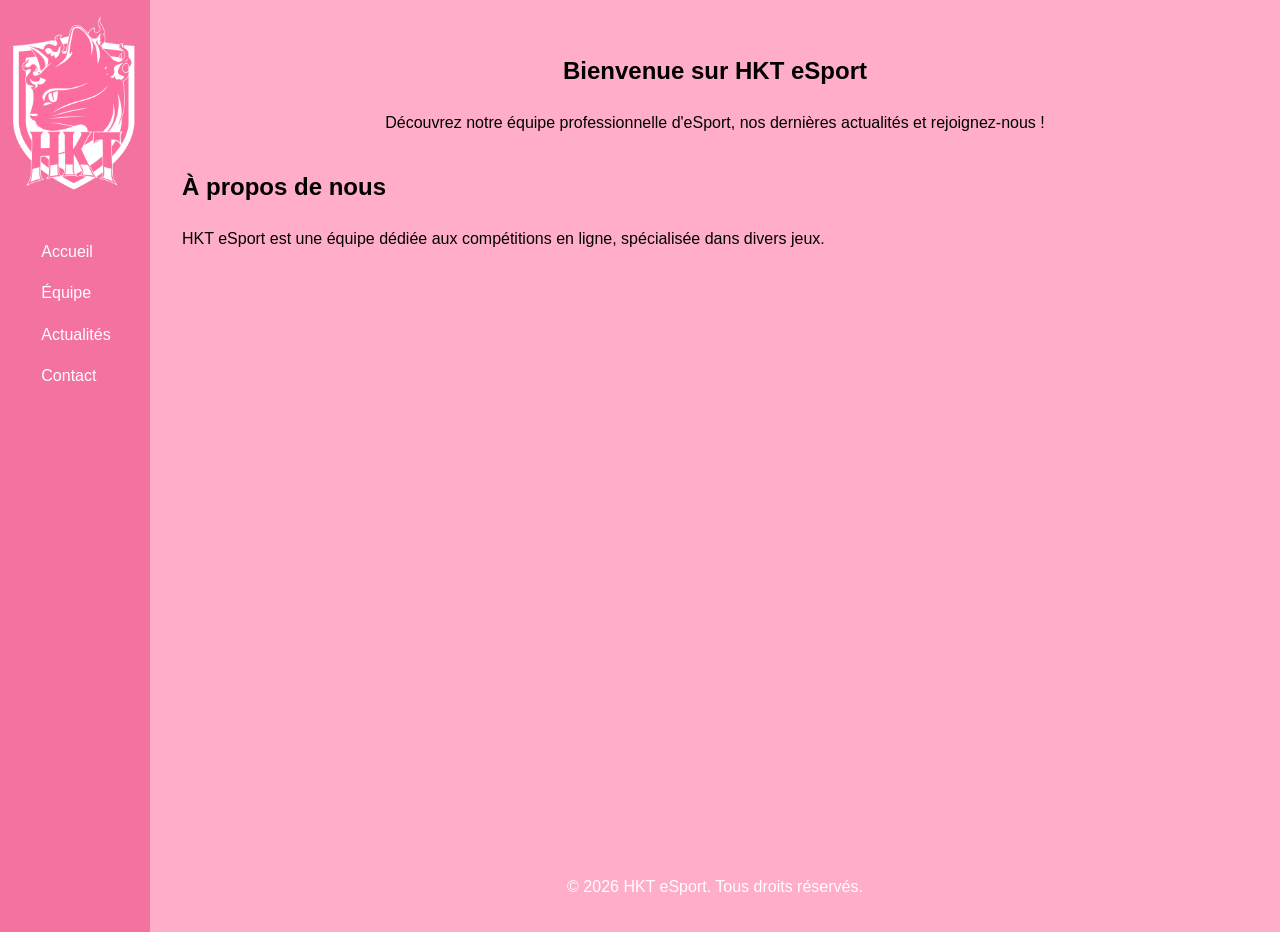
==== index.html @ 6c9bb997 "Initial commit: eva-esport project" ====
<!DOCTYPE html>
<html lang="fr">
<head>
    <meta charset="UTF-8">
    <meta name="viewport" content="width=device-width, initial-scale=1.0">
    <title>EVA eSport - Accueil</title>
    <link rel="stylesheet" href="css/style.css">
    <link rel="stylesheet" href="css/responsive.css">
</head>
<body>
    <header>
        <div class="logo">
            <img src="images/logo_HKT.png" alt="EVA eSport Logo">
        </div>
        <nav>
            <ul id="nav-menu">
                <li><a href="index.html">Accueil</a></li>
                <li><a href="equipe.html">Équipe</a></li>
                <li><a href="actualites.html">Actualités</a></li>
                <li><a href="contact.html">Contact</a></li>
            </ul>
            <div class="burger" id="burger">
                <span></span>
                <span></span>
                <span></span>
            </div>
        </nav>
    </header>
    <main>
        <section class="hero">
            <h1>Bienvenue sur HKT eSport</h1>
            <p>Découvrez notre équipe professionnelle d'eSport, nos dernières actualités et rejoignez-nous !</p>
        </section>
        <section class="intro">
            <h2>À propos de nous</h2>
            <p>HKT eSport est une équipe dédiée aux compétitions en ligne, spécialisée dans divers jeux.</p>
        </section>
    </main>
    <footer>
        <p>&copy; 2026 HKT eSport. Tous droits réservés.</p>
    </footer>
    <script src="js/main.js"></script>
</body>
</html>
---- css/style.css ----
/* Styles globaux */
/* rose vif #F472A0 */
/*rose clair #FFADC8 */
body {
    font-family: Arial, sans-serif;
    margin: 0;
    padding: 0;
    line-height: 1.6;
    color : black;
    display: grid;
    grid-template-columns: 150px 1fr;
    grid-template-rows: 1fr auto;
    min-height: 100vh;
}

header { 
    background-color: #F472A0;
    color: white;
    padding: 1rem;
    display: flex;
    flex-direction: column;
    align-items: center;
    width: 120px;
    min-height: 100vh;
    grid-row: 1 / 3;
    grid-column: 1;
}

.logo img {
    height: 175px;
}

nav ul {
    list-style: none;
    display: flex;
    flex-direction: column;
    margin: 2rem;
    padding: 0;
}

nav ul li {
    margin: 0.5rem 0;
}

nav ul li a {
    color: rgb(255, 255, 255);
    text-decoration: none;
}

.burger {
    display: none;
    flex-direction: column;
    cursor: pointer;
}

.burger span {
    width: 25px;
    height: 3px;
    background: rgb(255, 255, 255);
    margin: 3px 0;
}

main {
    padding: 2rem;
    background-color: #FFADC8;
    grid-column: 2;
    grid-row: 1;
}

footer {
    background-color: #FFADC8;
    color: white;
    text-align: center;
    padding: 1rem;
    grid-column: 2;
    grid-row: 2;
    margin-top: auto;
}

/* Styles spécifiques */
.hero {
    text-align: center;
    margin-bottom: 2rem;
}


.membres {
    display: flex;
    flex-wrap: wrap;
    gap: 1rem;
}

.membre {
    border: 1px solid #F472A0;
    padding: 0;
    text-align: center;
    width: 200px;
    height: auto;
    display: flex;
    flex-direction: column;
    justify-content: flex-start;
    
}

.membre img {
    width: 100%;
    height: auto;
}

.news article {
    margin-bottom: 2rem;
}

form {
    max-width: 600px;
    margin: 0 auto;
}

form label {
    display: block;
    margin-top: 1rem;
}

form input, form textarea {
    width: 100%;
    padding: 0.5rem;
    margin-top: 0.5rem;
}

form button {
    margin-top: 1rem;
    padding: 0.5rem 1rem;
    background-color: #333;
    color: white;
    border: none;
    cursor: pointer;
}
---- css/responsive.css ----
/* Media queries pour responsive */
@media (max-width: 768px) {
    header {
        flex-direction: column;
    }

    nav ul {
        display: none;
        flex-direction: column;
        width: 100%;
        text-align: center;
    }

    nav ul.show {
        display: flex;
    }

    .burger {
        display: flex;
    }

    .membres {
        justify-content: center;
    }

    .membre {
        width: 100%;
        max-width: 300px;
    }
}
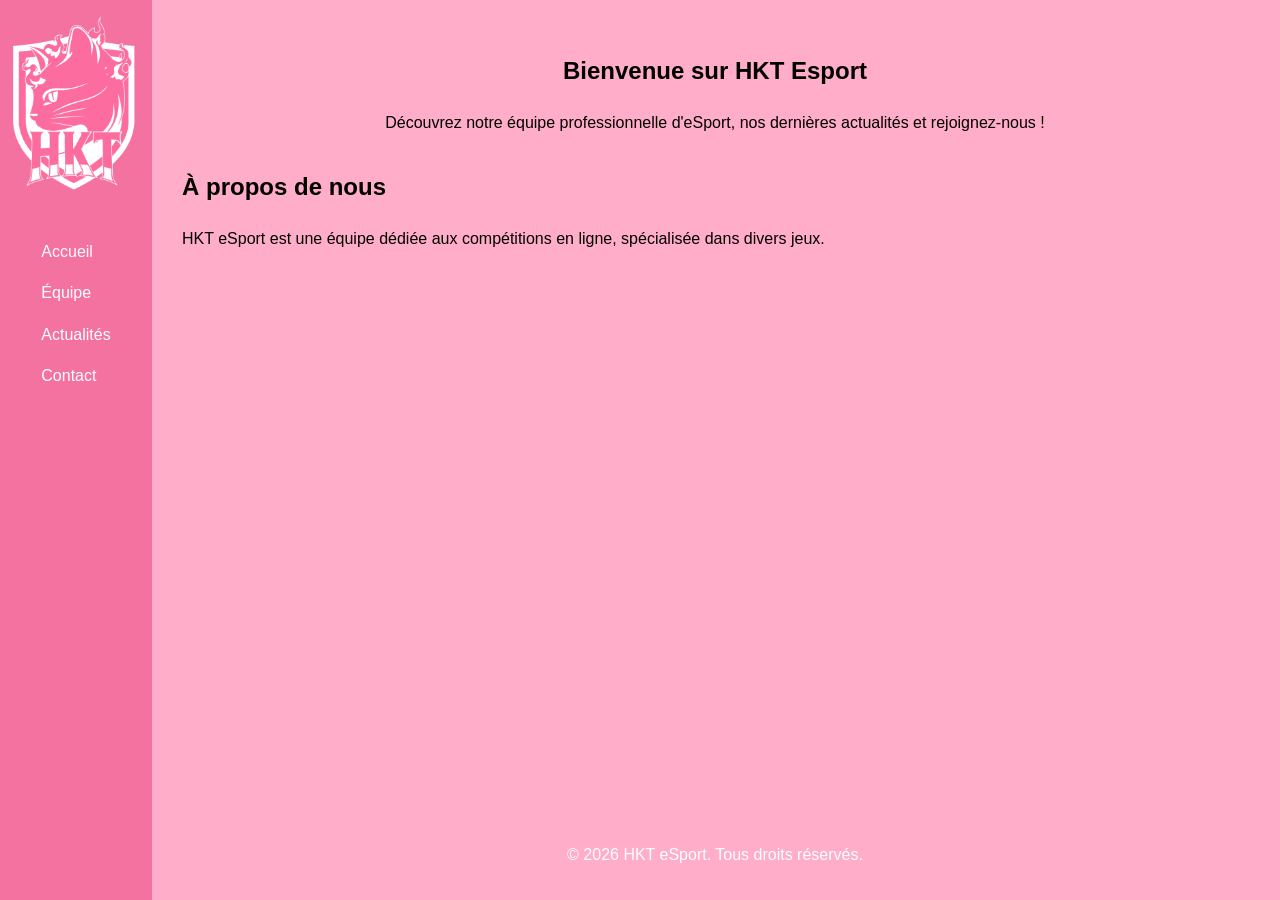
==== commit 66763e7d: "Initial commit" ====
--- a/index.html
+++ b/index.html
@@ -28,7 +28,7 @@
     </header>
     <main>
         <section class="hero">
-            <h1>Bienvenue sur HKT eSport</h1>
+            <h1>Bienvenue sur HKT Esport</h1>
             <p>Découvrez notre équipe professionnelle d'eSport, nos dernières actualités et rejoignez-nous !</p>
         </section>
         <section class="intro">
--- a/css/style.css
+++ b/css/style.css
@@ -24,6 +24,7 @@
     min-height: 100vh;
     grid-row: 1 / 3;
     grid-column: 1;
+    position : fixed;
 }
 
 .logo img {
@@ -86,25 +87,36 @@
 
 .membres {
     display: flex;
+    width: 100%;
     flex-wrap: wrap;
-    gap: 1rem;
+    gap: 3rem;
+    flex-direction: : column;
 }
 
 .membre {
     border: 1px solid #F472A0;
     padding: 0;
     text-align: center;
-    width: 200px;
+    width: 85%;
     height: auto;
     display: flex;
-    flex-direction: column;
+    flex-direction: row;
     justify-content: flex-start;
-    
+    align-items: center;
+    gap: 1rem;
 }
 
 .membre img {
-    width: 100%;
+    width: 250px;
     height: auto;
+    flex-shrink: 0;
+}
+.membre-info {
+    border : 1px solid #F472A0;
+    padding: 2rem;
+    flex: 1;
+    width: 50%;
+    align-items: flex-end;
 }
 
 .news article {
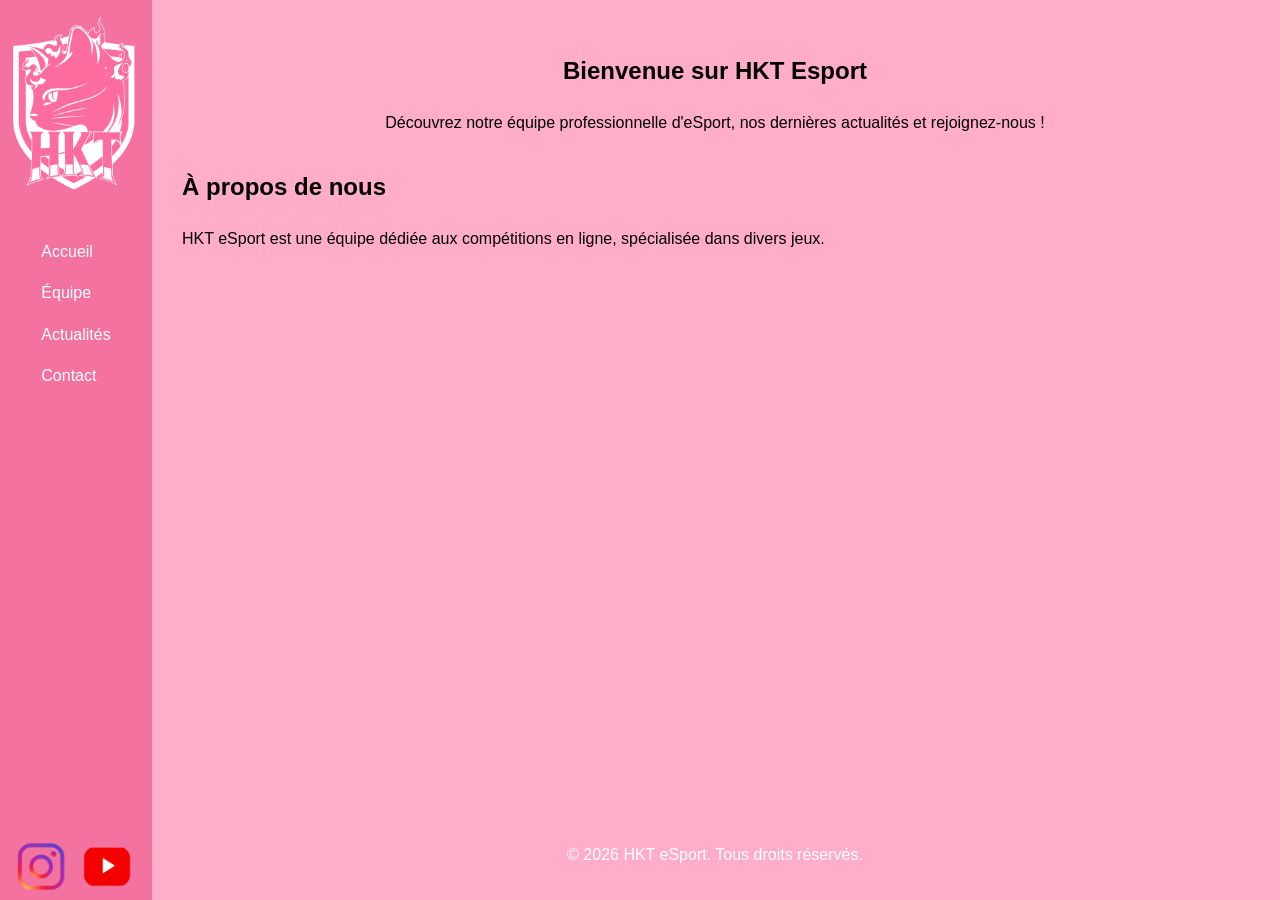
==== commit d9d5759f: "bonne image équipe + logo réseaux" ====
--- a/index.html
+++ b/index.html
@@ -25,7 +25,16 @@
                 <span></span>
             </div>
         </nav>
+        <div class="resaux">
+            <a href ="https://www.instagram.com/hkt.esport?igsh=MTgyYmk4MnNlOXBmbQ%3D%3D&utm_source=qr">
+                <img src="images/instagram.png" alt="Instagram" >
+            </a>
+            <a href="https://www.youtube.com/@HKT_EVA">
+                <img src="images/youtube.png" alt="YouTube" >
+            </a>
+        </div>
     </header>
+    
     <main>
         <section class="hero">
             <h1>Bienvenue sur HKT Esport</h1>
--- a/css/style.css
+++ b/css/style.css
@@ -7,9 +7,8 @@
     padding: 0;
     line-height: 1.6;
     color : black;
-    display: grid;
-    grid-template-columns: 150px 1fr;
-    grid-template-rows: 1fr auto;
+    display: flex;
+    flex-direction: column;
     min-height: 100vh;
 }
 
@@ -22,13 +21,26 @@
     align-items: center;
     width: 120px;
     min-height: 100vh;
-    grid-row: 1 / 3;
-    grid-column: 1;
     position : fixed;
+    left: 0;
+    top: 0;
+    flex-shrink: 0;
 }
 
 .logo img {
     height: 175px;
+}
+.resaux {
+    display: flex;
+    gap: 1rem;
+    margin-top: auto;
+    margin-bottom: 1rem;
+    width: 120px;
+    padding: 0;
+}
+.resaux img {
+    width: 50px;
+    
 }
 
 nav ul {
@@ -64,8 +76,8 @@
 main {
     padding: 2rem;
     background-color: #FFADC8;
-    grid-column: 2;
-    grid-row: 1;
+    flex: 1;
+    margin-left: 150px;
 }
 
 footer {
@@ -73,8 +85,7 @@
     color: white;
     text-align: center;
     padding: 1rem;
-    grid-column: 2;
-    grid-row: 2;
+    margin-left: 150px;
     margin-top: auto;
 }
 
@@ -90,7 +101,7 @@
     width: 100%;
     flex-wrap: wrap;
     gap: 3rem;
-    flex-direction: : column;
+    flex-direction: column;
 }
 
 .membre {
@@ -112,7 +123,6 @@
     flex-shrink: 0;
 }
 .membre-info {
-    border : 1px solid #F472A0;
     padding: 2rem;
     flex: 1;
     width: 50%;
@@ -123,6 +133,12 @@
     margin-bottom: 2rem;
 }
 
+.img .actu {
+    display: flex;
+    justify-content: flex-start;
+    margin-bottom: 1rem;
+    height: 250px;
+}
 form {
     max-width: 600px;
     margin: 0 auto;
--- a/css/responsive.css
+++ b/css/responsive.css
@@ -1,13 +1,25 @@
 /* Media queries pour responsive */
-@media (max-width: 768px) {
+@media (max-width: 480px) {
     header {
         flex-direction: column;
+        width: 100%;
+        padding : 0;
+        position : fixed;
+        top : 0;
+        left : 0;
+        z-index: 1000;
     }
-
+    .logo img{
+    width: auto;
+}
+main {
+    padding: 2rem;
+    margin-left: 100px;
+}
     nav ul {
         display: none;
         flex-direction: column;
-        width: 100%;
+        width:100%;
         text-align: center;
     }
 
@@ -27,4 +39,55 @@
         width: 100%;
         max-width: 300px;
     }
+    .img .actu {
+        display: flex;
+        justify-content: flex-start;
+        margin-bottom: 1rem;
+        width: 120px;
+    }
+    .resaux img {
+    width: 50px;
+}
+}
+@media (max-width: 1024px) {
+    header {
+        flex-direction: column;
+        width: 14%;
+    }
+    .logo img{
+    width: auto;
+}
+
+    nav ul {
+        display: none;
+        flex-direction: column;
+        width: 50%;
+        text-align: center;
+    }
+
+    nav ul.show {
+        display: flex;
+    }
+
+    .burger {
+        display: flex;
+    }
+
+    .membres {
+        justify-content: center;
+    }
+
+    .membre {
+        width: 100%;
+        max-width: 300px;
+    }
+    .img.actu {
+        display: flex;
+        justify-content: flex-start;
+        margin-bottom: 1rem;
+        height: 200px;
+    }
+    .resaux img {
+    width: 50px;
+}
 }
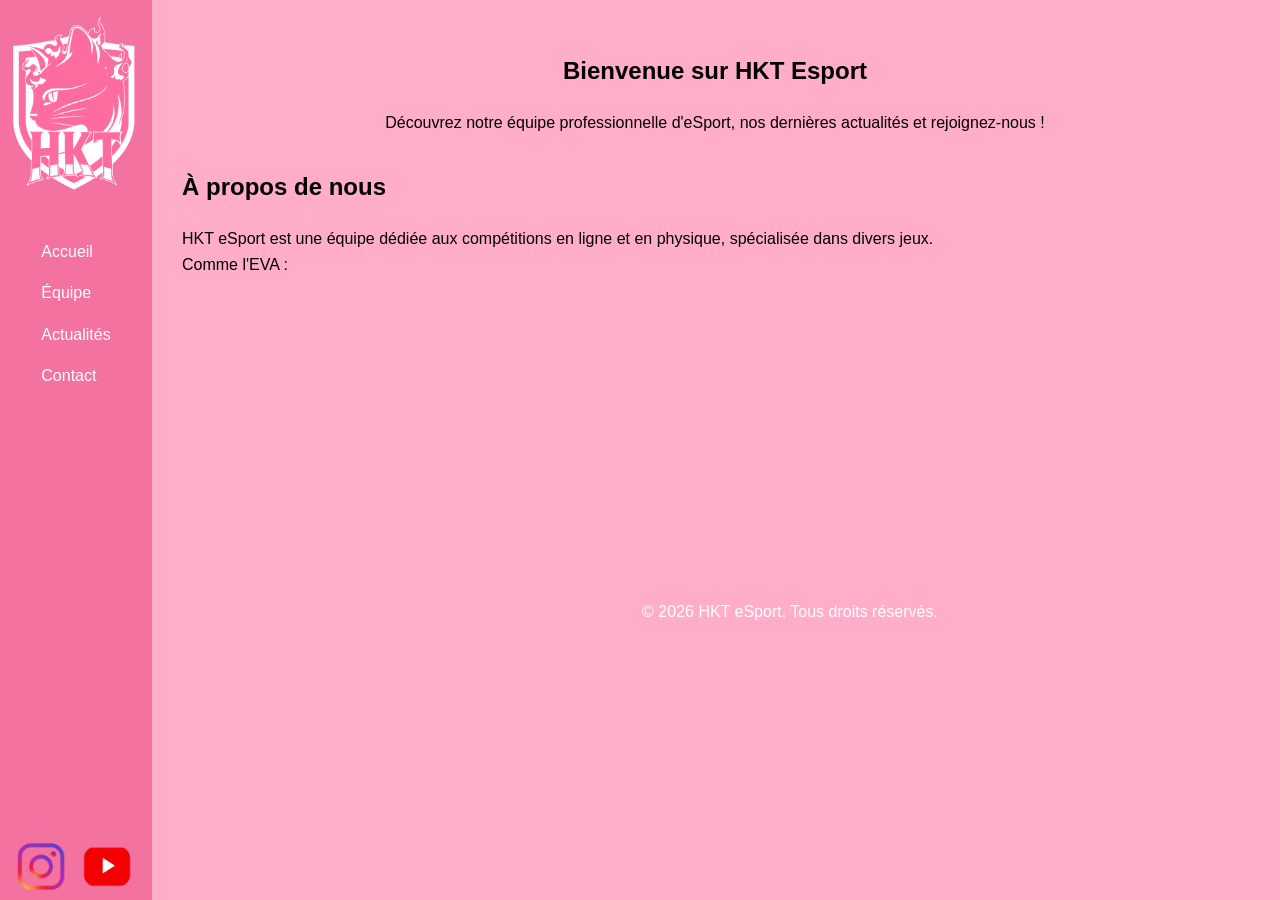
==== commit f6eb8d84: "video" ====
--- a/index.html
+++ b/index.html
@@ -42,9 +42,13 @@
         </section>
         <section class="intro">
             <h2>À propos de nous</h2>
-            <p>HKT eSport est une équipe dédiée aux compétitions en ligne, spécialisée dans divers jeux.</p>
+            <p>HKT eSport est une équipe dédiée aux compétitions en ligne et en physique, spécialisée dans divers jeux. <br /> Comme l'EVA : </p>
         </section>
-    </main>
+        <section class="video">
+            <video width="50%" autoplay muted>
+                <source src="images/EBP.mp4" type="video/mp4">
+            </video>
+        </section>
     <footer>
         <p>&copy; 2026 HKT eSport. Tous droits réservés.</p>
     </footer>
--- a/css/style.css
+++ b/css/style.css
@@ -94,6 +94,9 @@
     text-align: center;
     margin-bottom: 2rem;
 }
+.video {
+    height: auto;
+}
 
 
 .membres {
--- a/css/responsive.css
+++ b/css/responsive.css
@@ -30,6 +30,10 @@
     .burger {
         display: flex;
     }
+    
+    .video {
+    height: auto;
+}
 
     .membres {
         justify-content: center;
@@ -73,13 +77,17 @@
         display: flex;
     }
 
+    .video {
+    height: auto;
+}
+
     .membres {
         justify-content: center;
+        width: 100%;
     }
 
     .membre {
         width: 100%;
-        max-width: 300px;
     }
     .img.actu {
         display: flex;
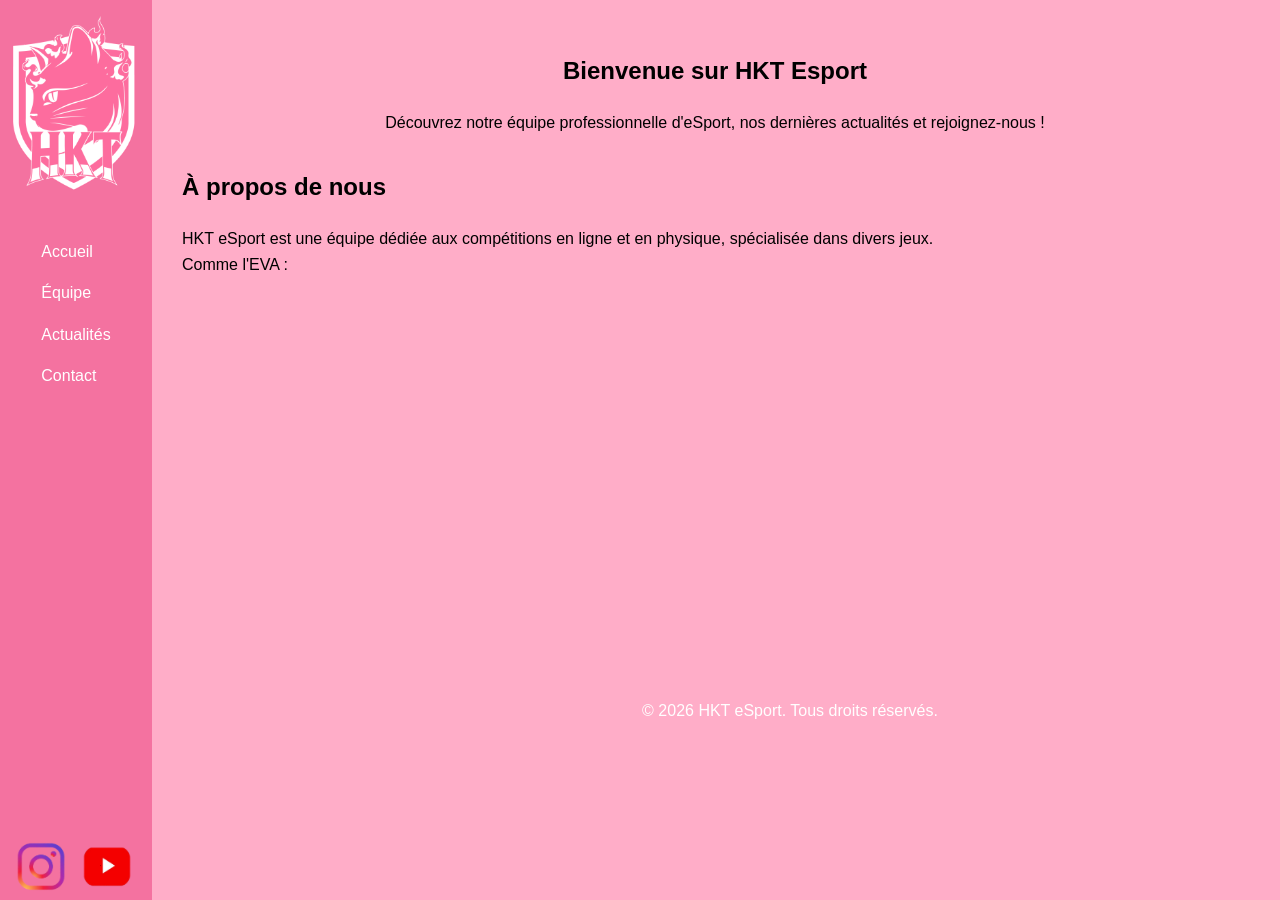
==== commit d9cfb486: "mise a jour graphique accueil" ====
--- a/index.html
+++ b/index.html
@@ -45,7 +45,7 @@
             <p>HKT eSport est une équipe dédiée aux compétitions en ligne et en physique, spécialisée dans divers jeux. <br /> Comme l'EVA : </p>
         </section>
         <section class="video">
-            <video width="50%" autoplay muted>
+            <video width="70%" autoplay muted>
                 <source src="images/EBP.mp4" type="video/mp4">
             </video>
         </section>
--- a/css/style.css
+++ b/css/style.css
@@ -95,7 +95,8 @@
     margin-bottom: 2rem;
 }
 .video {
-    height: auto;
+    display: flex;
+    justify-content: center;   
 }
 
 
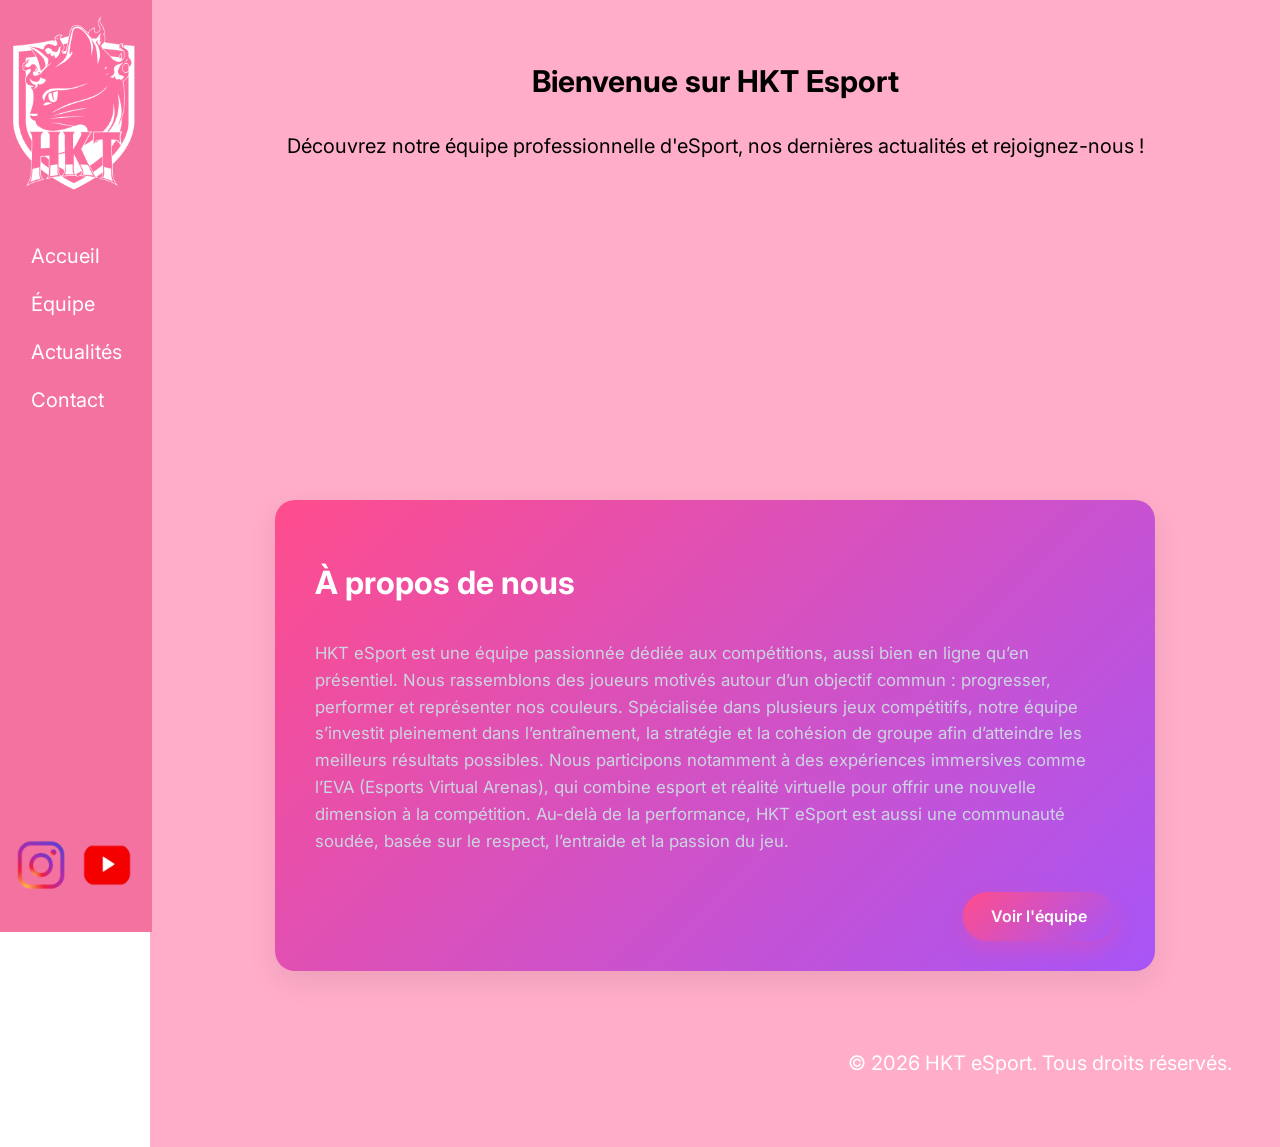
==== commit c7cbd8d5: "update garphique" ====
--- a/index.html
+++ b/index.html
@@ -6,7 +6,7 @@
     <title>EVA eSport - Accueil</title>
     <link rel="stylesheet" href="css/style.css">
     <link rel="stylesheet" href="css/responsive.css">
-</head>
+    <link href="https://fonts.googleapis.com/css2?family=Inter&display=swap" rel="stylesheet"></head>
 <body>
     <header>
         <div class="logo">
@@ -40,14 +40,25 @@
             <h1>Bienvenue sur HKT Esport</h1>
             <p>Découvrez notre équipe professionnelle d'eSport, nos dernières actualités et rejoignez-nous !</p>
         </section>
+
+        <section class="video">
+            <video width="50%" autoplay muted>
+                <source src="images/EBP.mp4" type="video/mp4">
+            </video>
+        </section>
         <section class="intro">
             <h2>À propos de nous</h2>
-            <p>HKT eSport est une équipe dédiée aux compétitions en ligne et en physique, spécialisée dans divers jeux. <br /> Comme l'EVA : </p>
-        </section>
-        <section class="video">
-            <video width="70%" autoplay muted>
-                <source src="images/EBP.mp4" type="video/mp4">
-            </video>
+            <p>
+                HKT eSport est une équipe passionnée dédiée aux compétitions, aussi bien en ligne qu’en présentiel.
+                Nous rassemblons des joueurs motivés autour d’un objectif commun : progresser, performer et représenter nos couleurs.
+                Spécialisée dans plusieurs jeux compétitifs, notre équipe s’investit pleinement dans l’entraînement,
+                la stratégie et la cohésion de groupe afin d’atteindre les meilleurs résultats possibles.
+                Nous participons notamment à des expériences immersives comme l’EVA (Esports Virtual Arenas),
+                qui combine esport et réalité virtuelle pour offrir une nouvelle dimension à la compétition.
+                Au-delà de la performance, HKT eSport est aussi une communauté soudée,
+                basée sur le respect, l’entraide et la passion du jeu.
+            </p>
+            <a href="equipe.html" class="btn-equipe">Voir l'équipe</a>
         </section>
     <footer>
         <p>&copy; 2026 HKT eSport. Tous droits réservés.</p>
--- a/css/style.css
+++ b/css/style.css
@@ -1,8 +1,9 @@
 /* Styles globaux */
 /* rose vif #F472A0 */
 /*rose clair #FFADC8 */
+
 body {
-    font-family: Arial, sans-serif;
+    font-family: 'Inter', sans-serif;
     margin: 0;
     padding: 0;
     line-height: 1.6;
@@ -10,6 +11,7 @@
     display: flex;
     flex-direction: column;
     min-height: 100vh;
+    font-size: 20px;
 }
 
 header { 
@@ -58,6 +60,11 @@
 nav ul li a {
     color: rgb(255, 255, 255);
     text-decoration: none;
+    transition: color 0.2s ease;
+}
+
+nav ul li a:hover {
+    color: #333;
 }
 
 .burger {
@@ -81,6 +88,8 @@
 }
 
 footer {
+    display: flex;
+    justify-content: flex-end;
     background-color: #FFADC8;
     color: white;
     text-align: center;
@@ -96,9 +105,8 @@
 }
 .video {
     display: flex;
-    justify-content: center;   
-}
-
+    justify-content: center;
+}
 
 .membres {
     display: flex;
@@ -159,6 +167,52 @@
     margin-top: 0.5rem;
 }
 
+.intro {
+    display: flex;
+    flex-direction: column;
+    max-width: 75%;
+    margin: 40px auto;
+    padding: 30px 40px;
+
+    background: linear-gradient(135deg, #ff4d8d, #a855f7);
+    color: white;
+    border-radius: 20px;
+
+    box-shadow: 0 10px 30px rgba(0, 0, 0, 0.08);
+}
+
+.intro h2 {
+    font-size: 2rem;
+    margin-bottom: 15px;
+}
+
+.intro p {
+    font-size: 1.05rem;
+    line-height: 1.6;
+    color: #cbd5e1;
+}
+
+.btn-equipe {
+    align-self: flex-end;
+    margin-top: 20px;
+    padding: 12px 28px;
+
+    background: linear-gradient(135deg, #ff4d8d, #a855f7);
+    color: white;
+    font-size: 1rem;
+    font-weight: 600;
+    text-decoration: none;
+    border-radius: 30px;
+    transition: all 0.3s ease;
+    box-shadow: 0 8px 20px rgba(255, 77, 141, 0.3);
+}
+
+.btn-equipe:hover {
+    background: linear-gradient(135deg, #ff2f7a, #7c3aed);
+    box-shadow: 0 12px 25px rgba(255, 77, 141, 0.45);
+    transform: translateY(-3px); scale(1.03);
+}
+
 form button {
     margin-top: 1rem;
     padding: 0.5rem 1rem;
@@ -166,4 +220,4 @@
     color: white;
     border: none;
     cursor: pointer;
-}+}
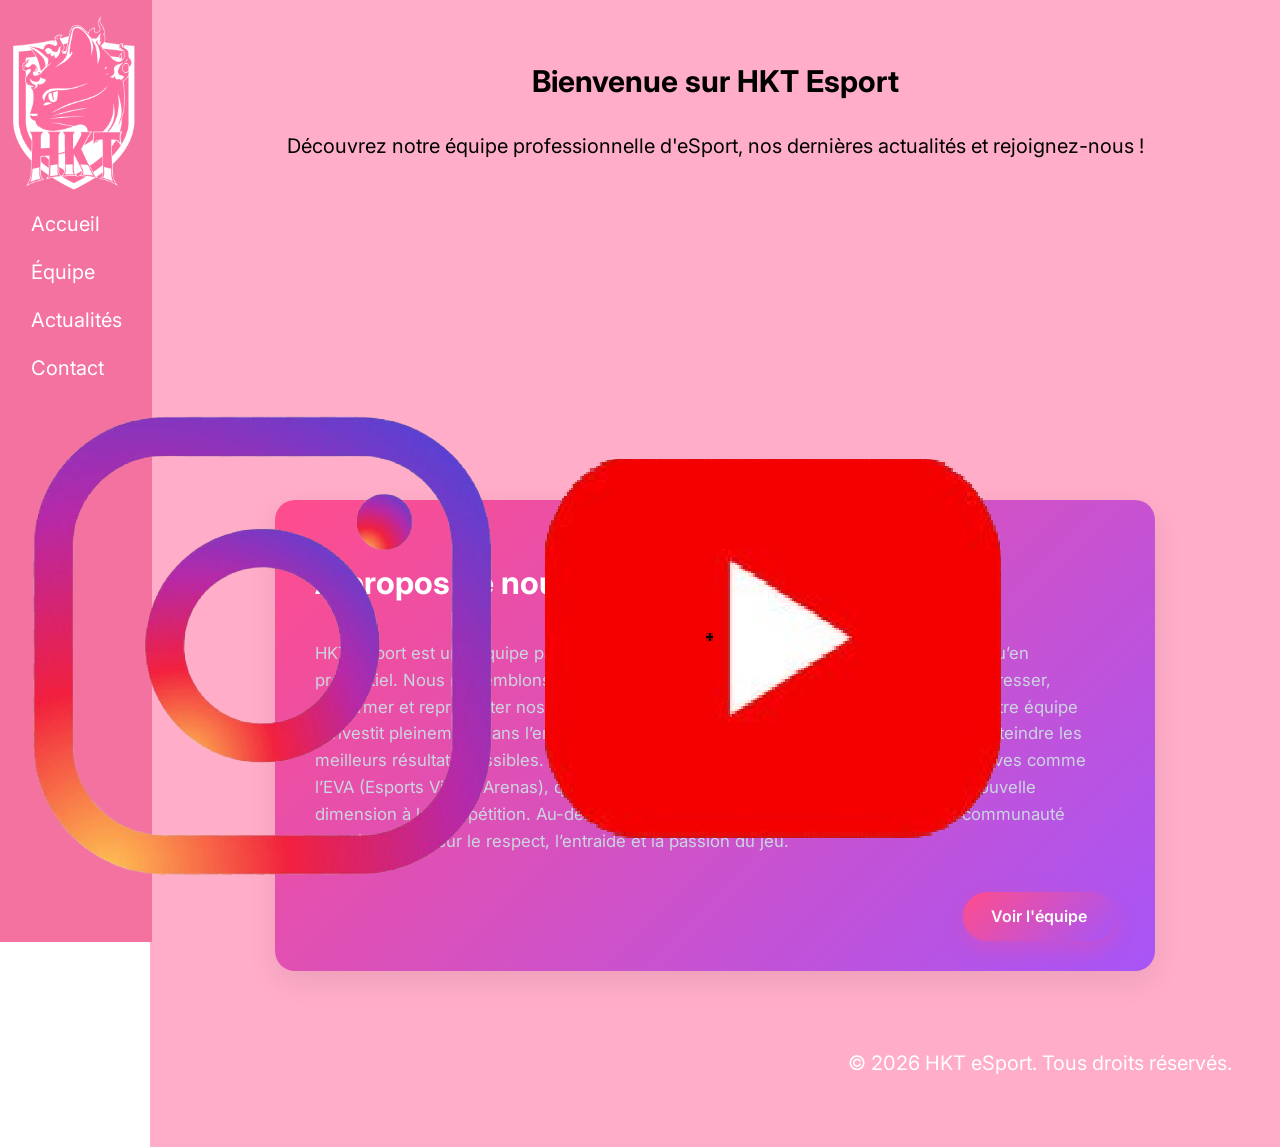
==== commit e67c9044: "resolution 480" ====
--- a/index.html
+++ b/index.html
@@ -25,7 +25,7 @@
                 <span></span>
             </div>
         </nav>
-        <div class="resaux">
+        <div class="reseaux">
             <a href ="https://www.instagram.com/hkt.esport?igsh=MTgyYmk4MnNlOXBmbQ%3D%3D&utm_source=qr">
                 <img src="images/instagram.png" alt="Instagram" >
             </a>
--- a/css/style.css
+++ b/css/style.css
@@ -32,7 +32,7 @@
 .logo img {
     height: 175px;
 }
-.resaux {
+.reseaux {
     display: flex;
     gap: 1rem;
     margin-top: auto;
@@ -49,7 +49,7 @@
     list-style: none;
     display: flex;
     flex-direction: column;
-    margin: 2rem;
+    margin: 0rem;
     padding: 0;
 }
 
--- a/css/responsive.css
+++ b/css/responsive.css
@@ -1,66 +1,13 @@
 /* Media queries pour responsive */
-@media (max-width: 480px) {
+
+@media (max-width: 1024px) and (min-width: 481px) {
     header {
         flex-direction: column;
-        width: 100%;
-        padding : 0;
-        position : fixed;
-        top : 0;
-        left : 0;
-        z-index: 1000;
+        width: 14%; 
     }
     .logo img{
     width: auto;
-}
-main {
-    padding: 2rem;
-    margin-left: 100px;
-}
-    nav ul {
-        display: none;
-        flex-direction: column;
-        width:100%;
-        text-align: center;
     }
-
-    nav ul.show {
-        display: flex;
-    }
-
-    .burger {
-        display: flex;
-    }
-    
-    .video {
-    height: auto;
-}
-
-    .membres {
-        justify-content: center;
-    }
-
-    .membre {
-        width: 100%;
-        max-width: 300px;
-    }
-    .img .actu {
-        display: flex;
-        justify-content: flex-start;
-        margin-bottom: 1rem;
-        width: 120px;
-    }
-    .resaux img {
-    width: 50px;
-}
-}
-@media (max-width: 1024px) {
-    header {
-        flex-direction: column;
-        width: 14%;
-    }
-    .logo img{
-    width: auto;
-}
 
     nav ul {
         display: none;
@@ -95,7 +42,67 @@
         margin-bottom: 1rem;
         height: 200px;
     }
-    .resaux img {
+    .reseaux img {
     width: 50px;
 }
+}
+@media (max-width: 480px) {
+    header {
+        flex-direction: column;
+        width: 30%;
+        padding : 0;
+        position : fixed;
+        top : 0;
+        left : 0;
+        z-index: 1000;
+    }
+    .logo img{
+    width: 100%;
+    height: 100%;
+    }
+    main {
+    padding: 2rem;
+    margin-left: 100px;
+    }
+    nav ul {
+        display: none;
+        flex-direction: column;
+        width:100%;
+        text-align: center;
+    }
+
+    nav ul.show {
+        display: flex;
+    }
+
+    .burger {
+        display: flex;
+    }
+    
+    .video {
+    height: auto;
+}
+
+    .membres {
+        justify-content: center;
+    }
+
+    .membre {
+        width: 100px;
+        height: 5%;
+    }
+    .membre img {
+    width: 100px;
+    height: auto;
+    flex-shrink: 0;
+}
+    .imgactu {
+        display: flex;
+        justify-content: flex-start;
+        margin-bottom: 1rem;
+        width: 120px;
+    }
+    .reseaux img {
+        width: 50px;
+    }
 }
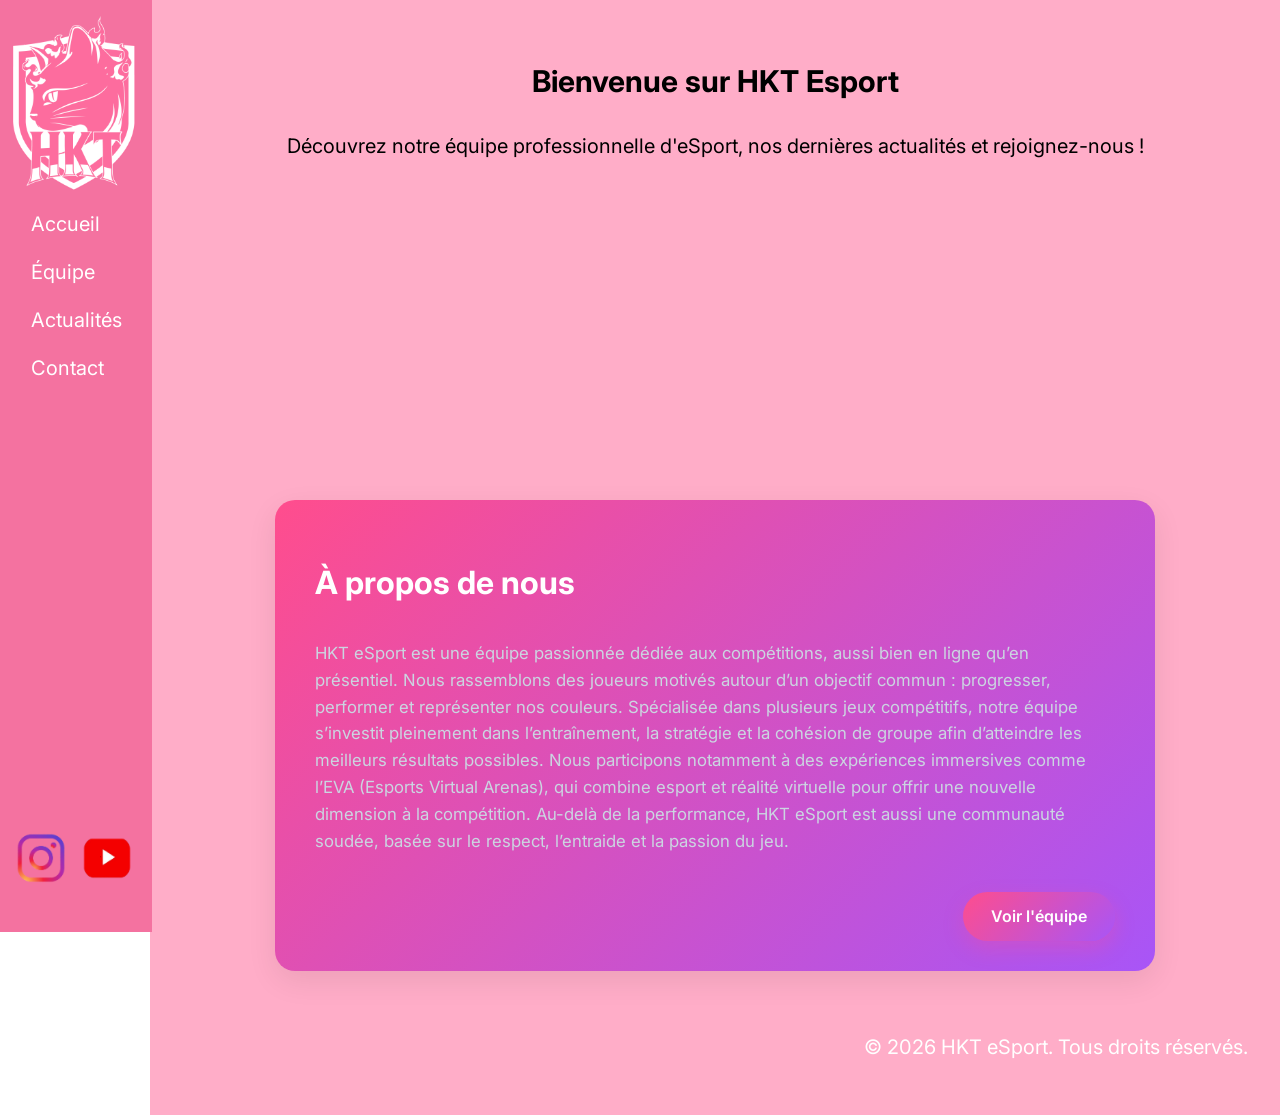
==== commit 227a43b9: "scroll 480p" ====
--- a/index.html
+++ b/index.html
@@ -27,10 +27,10 @@
         </nav>
         <div class="reseaux">
             <a href ="https://www.instagram.com/hkt.esport?igsh=MTgyYmk4MnNlOXBmbQ%3D%3D&utm_source=qr">
-                <img src="images/instagram.png" alt="Instagram" >
+                <img class="reseaux img" src="images/instagram.png" alt="Instagram" >
             </a>
             <a href="https://www.youtube.com/@HKT_EVA">
-                <img src="images/youtube.png" alt="YouTube" >
+                <img class="reseaux img" src="images/youtube.png" alt="YouTube" >
             </a>
         </div>
     </header>
--- a/css/style.css
+++ b/css/style.css
@@ -40,7 +40,7 @@
     width: 120px;
     padding: 0;
 }
-.resaux img {
+.reseaux img {
     width: 50px;
     
 }
@@ -93,8 +93,8 @@
     background-color: #FFADC8;
     color: white;
     text-align: center;
-    padding: 1rem;
-    margin-left: 150px;
+    padding: 0rem;
+    margin-left: 120px;
     margin-top: auto;
 }
 
@@ -145,7 +145,7 @@
     margin-bottom: 2rem;
 }
 
-.img .actu {
+.imgactu {
     display: flex;
     justify-content: flex-start;
     margin-bottom: 1rem;
--- a/css/responsive.css
+++ b/css/responsive.css
@@ -3,7 +3,7 @@
 @media (max-width: 1024px) and (min-width: 481px) {
     header {
         flex-direction: column;
-        width: 14%; 
+        width: 25;
     }
     .logo img{
     width: auto;
@@ -36,11 +36,12 @@
     .membre {
         width: 100%;
     }
-    .img.actu {
+    .imgactu {
         display: flex;
         justify-content: flex-start;
         margin-bottom: 1rem;
-        height: 200px;
+        width: 100%;
+        height: auto;
     }
     .reseaux img {
     width: 50px;
@@ -55,6 +56,7 @@
         top : 0;
         left : 0;
         z-index: 1000;
+        
     }
     .logo img{
     width: 100%;
@@ -62,7 +64,7 @@
     }
     main {
     padding: 2rem;
-    margin-left: 100px;
+    margin-left: 30%;
     }
     nav ul {
         display: none;
@@ -100,9 +102,13 @@
         display: flex;
         justify-content: flex-start;
         margin-bottom: 1rem;
-        width: 120px;
+        width: 100%;
+        height: auto;
     }
     .reseaux img {
         width: 50px;
     }
+    .footer {
+        left-margin: 28%;
+    }
 }
